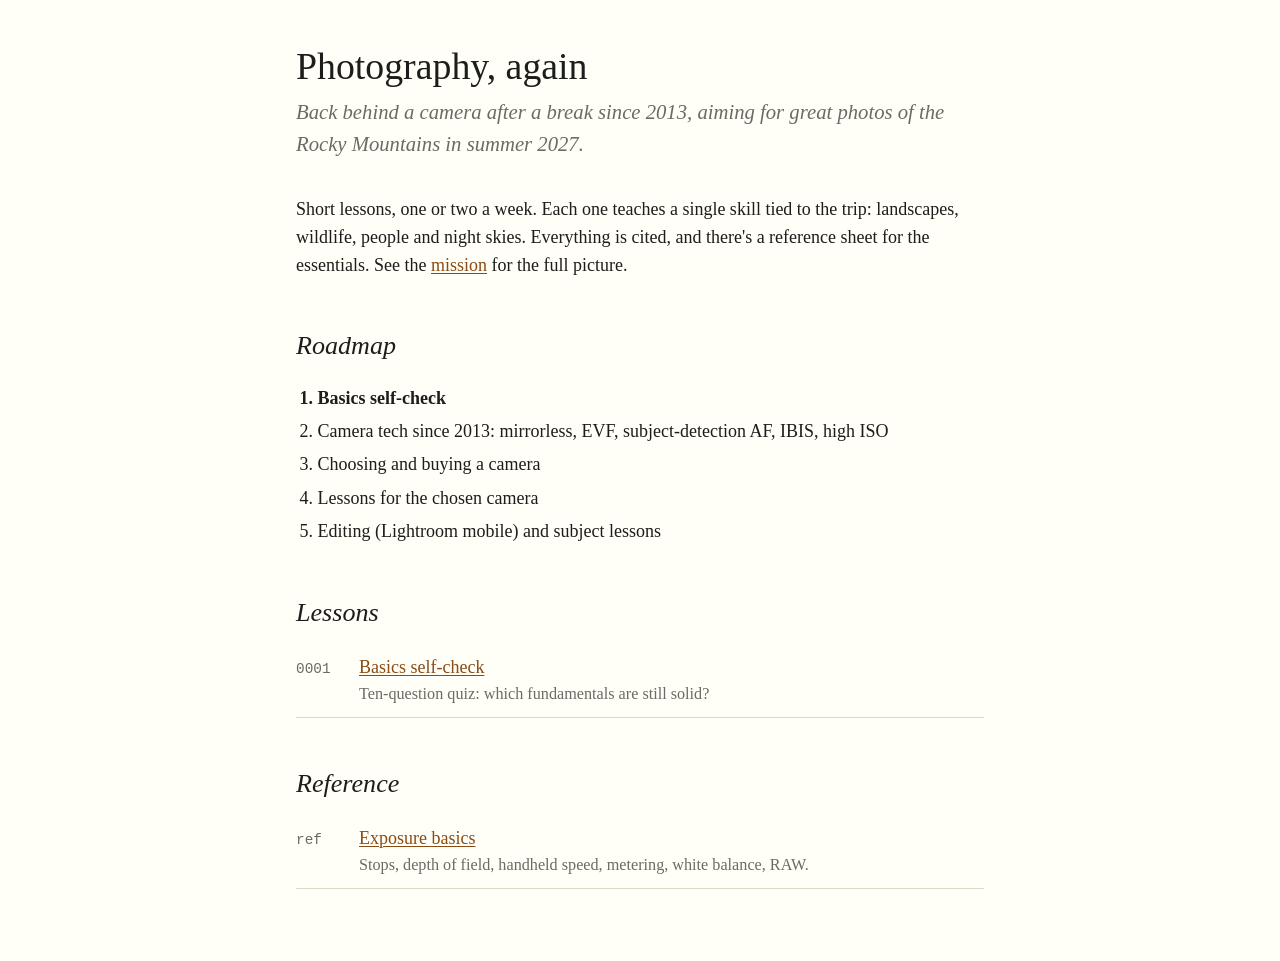
==== index.html @ 01425e30 "Set up teaching workspace and lesson 0001 (basics self-check) Adds the mission, notes, resources, fi" ====
<!doctype html>
<html lang="en">
<head>
<meta charset="utf-8">
<meta name="viewport" content="width=device-width, initial-scale=1">
<title>Photography course</title>
<link rel="stylesheet" href="assets/course.css">
</head>
<body>
<main>

<h1>Photography, again</h1>
<p class="subtitle">Back behind a camera after a break since 2013, aiming for great photos of the Rocky Mountains in summer 2027.</p>

<p>Short lessons, one or two a week. Each one teaches a single skill tied to the trip: landscapes, wildlife, people and night skies. Everything is cited, and there's a reference sheet for the essentials. See the <a href="MISSION.md">mission</a> for the full picture.</p>

<h2>Roadmap</h2>
<ol class="roadmap">
  <li class="now">Basics self-check</li>
  <li>Camera tech since 2013: mirrorless, EVF, subject-detection AF, IBIS, high ISO</li>
  <li>Choosing and buying a camera</li>
  <li>Lessons for the chosen camera</li>
  <li>Editing (Lightroom mobile) and subject lessons</li>
</ol>

<h2>Lessons</h2>
<ul class="toc">
  <li><span class="num">0001</span><span><a href="lessons/0001-basics-self-check.html">Basics self-check</a><span class="desc">Ten-question quiz: which fundamentals are still solid?</span></span></li>
</ul>

<h2>Reference</h2>
<ul class="toc">
  <li><span class="num">ref</span><span><a href="reference/exposure-basics.html">Exposure basics</a><span class="desc">Stops, depth of field, handheld speed, metering, white balance, RAW.</span></span></li>
</ul>

</main>
</body>
</html>
---- assets/course.css ----
/* Shared stylesheet for every page in the course. Tufte-inspired: one
   readable column, generous whitespace, quiet colour, prints cleanly. */

:root {
  --bg: #fffff8;
  --fg: #1d1d1b;
  --muted: #6b6a63;
  --rule: #ddd9c8;
  --accent: #8a4b14;     /* warm "golden hour" brown */
  --accent-soft: #f4ead9;
  --good: #2f6b3a;
  --good-soft: #e3efe2;
  --bad: #9b2c2c;
  --bad-soft: #f6e3e1;
  --card: #fbf9ef;
  --serif: "Iowan Old Style", "Palatino Linotype", Palatino, "Book Antiqua", Georgia, serif;
  --sans: -apple-system, BlinkMacSystemFont, "Segoe UI", Roboto, "Helvetica Neue", Arial, sans-serif;
  --mono: ui-monospace, SFMono-Regular, Menlo, Consolas, monospace;
}

@media (prefers-color-scheme: dark) {
  :root {
    --bg: #161614;
    --fg: #e8e6dc;
    --muted: #a19f94;
    --rule: #34332d;
    --accent: #e0a96d;
    --accent-soft: #2c2418;
    --good: #8cc79a;
    --good-soft: #1c2b1f;
    --bad: #e79a92;
    --bad-soft: #321c1a;
    --card: #1e1e1b;
  }
}

* { box-sizing: border-box; }

html { font-size: 18px; }
body {
  margin: 0;
  background: var(--bg);
  color: var(--fg);
  font-family: var(--serif);
  line-height: 1.55;
  -webkit-text-size-adjust: 100%;
}

main, .page {
  max-width: 40rem;
  margin: 0 auto;
  padding: 2.5rem 16px 4rem;
}

/* ---- Top bar --------------------------------------------------------- */
.crumbs {
  font-family: var(--sans);
  font-size: 0.75rem;
  letter-spacing: 0.04em;
  text-transform: uppercase;
  color: var(--muted);
  margin-bottom: 2rem;
}
.crumbs a { color: var(--muted); }

/* ---- Type ------------------------------------------------------------ */
h1 {
  font-weight: 400;
  font-size: 2.1rem;
  line-height: 1.15;
  margin: 0 0 0.4rem;
}
.subtitle {
  font-style: italic;
  color: var(--muted);
  font-size: 1.15rem;
  margin: 0 0 2rem;
}
h2 {
  font-weight: 400;
  font-style: italic;
  font-size: 1.45rem;
  margin: 2.6rem 0 0.6rem;
}
h3 {
  font-weight: 600;
  font-size: 1rem;
  margin: 1.6rem 0 0.4rem;
}
p, li { hyphens: auto; }
a { color: var(--accent); text-decoration-thickness: 1px; text-underline-offset: 2px; }
a:hover { text-decoration-thickness: 2px; }
code, kbd { font-family: var(--mono); font-size: 0.85em; }
hr { border: 0; border-top: 1px solid var(--rule); margin: 2.5rem 0; }

.meta {
  font-family: var(--sans);
  font-size: 0.8rem;
  color: var(--muted);
  display: flex;
  flex-wrap: wrap;
  gap: 0.4rem 1.2rem;
  margin-bottom: 2rem;
}

/* Citation markers: small superscript links to the Sources list. */
sup.cite { font-family: var(--sans); font-size: 0.65em; line-height: 0; }
sup.cite a { text-decoration: none; }

/* ---- Callouts -------------------------------------------------------- */
.callout {
  border-left: 3px solid var(--accent);
  background: var(--accent-soft);
  padding: 0.9rem 1.1rem;
  margin: 1.6rem 0;
  border-radius: 0 4px 4px 0;
}
.callout > :first-child { margin-top: 0; }
.callout > :last-child { margin-bottom: 0; }
.callout .label {
  display: block;
  font-family: var(--sans);
  font-size: 0.7rem;
  letter-spacing: 0.08em;
  text-transform: uppercase;
  color: var(--accent);
  margin-bottom: 0.3rem;
}

/* ---- Tables (reference sheets) -------------------------------------- */
table {
  border-collapse: collapse;
  width: 100%;
  margin: 1rem 0 1.5rem;
  font-size: 0.9rem;
}
th, td {
  text-align: left;
  vertical-align: top;
  padding: 0.4rem 0.6rem 0.4rem 0;
  border-bottom: 1px solid var(--rule);
}
th {
  font-family: var(--sans);
  font-weight: 600;
  font-size: 0.72rem;
  letter-spacing: 0.05em;
  text-transform: uppercase;
  color: var(--muted);
}
.table-wrap { overflow-x: auto; }

/* ---- Lists of lessons / docs (index) -------------------------------- */
.toc { list-style: none; padding: 0; margin: 0.6rem 0 0; }
.toc li {
  display: flex;
  gap: 0.9rem;
  align-items: baseline;
  padding: 0.55rem 0;
  border-bottom: 1px solid var(--rule);
}
.toc .num { font-family: var(--mono); font-size: 0.8rem; color: var(--muted); min-width: 2.6rem; }
.toc .desc { display: block; color: var(--muted); font-size: 0.9rem; }
.toc .planned { color: var(--muted); }

.roadmap { padding-left: 1.2rem; }
.roadmap li { margin: 0.3rem 0; }
.roadmap .now { font-weight: 600; }

/* ---- Sources --------------------------------------------------------- */
.sources { font-size: 0.85rem; color: var(--muted); padding-left: 1.4rem; }
.sources li { margin: 0.25rem 0; }
.sources li:target { background: var(--accent-soft); }

/* ---- Lesson footer nav ---------------------------------------------- */
.lesson-nav {
  display: flex;
  justify-content: space-between;
  gap: 1rem;
  font-family: var(--sans);
  font-size: 0.85rem;
  margin-top: 3rem;
  padding-top: 1rem;
  border-top: 1px solid var(--rule);
}

/* ---- Print ----------------------------------------------------------- */
@media print {
  html { font-size: 11pt; }
  body { background: #fff; color: #000; }
  main, .page { max-width: none; padding: 0; }
  a { color: #000; }
  .crumbs, .lesson-nav, .no-print { display: none !important; }
  .callout { background: none; border-left-color: #000; }
  h2, h3 { break-after: avoid; }
  table, .callout { break-inside: avoid; }
}
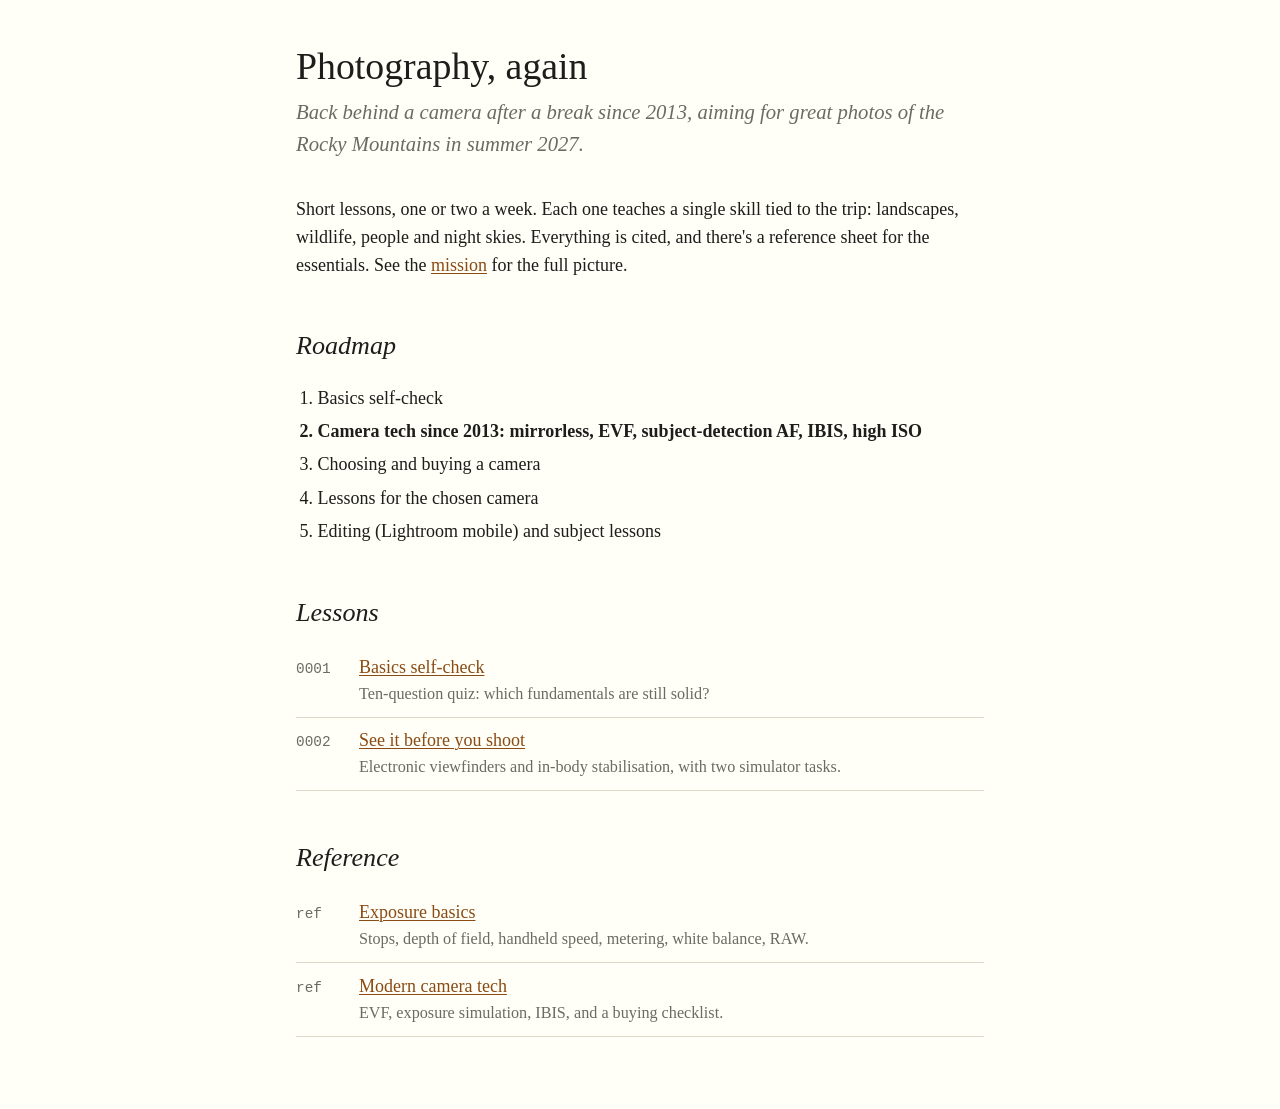
==== commit e9f00473: "Lesson 0002: see it before you shoot (EVF, exposure simulation, IBIS) Adds a reusable viewfinder sim" ====
--- a/index.html
+++ b/index.html
@@ -16,8 +16,8 @@
 
 <h2>Roadmap</h2>
 <ol class="roadmap">
-  <li class="now">Basics self-check</li>
-  <li>Camera tech since 2013: mirrorless, EVF, subject-detection AF, IBIS, high ISO</li>
+  <li>Basics self-check</li>
+  <li class="now">Camera tech since 2013: mirrorless, EVF, subject-detection AF, IBIS, high ISO</li>
   <li>Choosing and buying a camera</li>
   <li>Lessons for the chosen camera</li>
   <li>Editing (Lightroom mobile) and subject lessons</li>
@@ -26,11 +26,13 @@
 <h2>Lessons</h2>
 <ul class="toc">
   <li><span class="num">0001</span><span><a href="lessons/0001-basics-self-check.html">Basics self-check</a><span class="desc">Ten-question quiz: which fundamentals are still solid?</span></span></li>
+  <li><span class="num">0002</span><span><a href="lessons/0002-see-it-before-you-shoot.html">See it before you shoot</a><span class="desc">Electronic viewfinders and in-body stabilisation, with two simulator tasks.</span></span></li>
 </ul>
 
 <h2>Reference</h2>
 <ul class="toc">
   <li><span class="num">ref</span><span><a href="reference/exposure-basics.html">Exposure basics</a><span class="desc">Stops, depth of field, handheld speed, metering, white balance, RAW.</span></span></li>
+  <li><span class="num">ref</span><span><a href="reference/modern-camera-tech.html">Modern camera tech</a><span class="desc">EVF, exposure simulation, IBIS, and a buying checklist.</span></span></li>
 </ul>
 
 </main>
--- a/assets/course.css
+++ b/assets/course.css
@@ -18,8 +18,10 @@
   --mono: ui-monospace, SFMono-Regular, Menlo, Consolas, monospace;
 }
 
+/* Dark theme: follows the OS unless the viewer explicitly chose light;
+   an explicit dark choice (data-theme) also wins. */
 @media (prefers-color-scheme: dark) {
-  :root {
+  :root:not([data-theme="light"]) {
     --bg: #161614;
     --fg: #e8e6dc;
     --muted: #a19f94;
@@ -31,7 +33,22 @@
     --bad: #e79a92;
     --bad-soft: #321c1a;
     --card: #1e1e1b;
+    color-scheme: dark;
   }
+}
+:root[data-theme="dark"] {
+  --bg: #161614;
+  --fg: #e8e6dc;
+  --muted: #a19f94;
+  --rule: #34332d;
+  --accent: #e0a96d;
+  --accent-soft: #2c2418;
+  --good: #8cc79a;
+  --good-soft: #1c2b1f;
+  --bad: #e79a92;
+  --bad-soft: #321c1a;
+  --card: #1e1e1b;
+  color-scheme: dark;
 }
 
 * { box-sizing: border-box; }
@@ -49,7 +66,9 @@
 main, .page {
   max-width: 40rem;
   margin: 0 auto;
-  padding: 2.5rem 16px 4rem;
+  padding-block: 2.5rem 4rem;
+  padding-left: max(16px, env(safe-area-inset-left, 0px));
+  padding-right: max(16px, env(safe-area-inset-right, 0px));
 }
 
 /* ---- Top bar --------------------------------------------------------- */
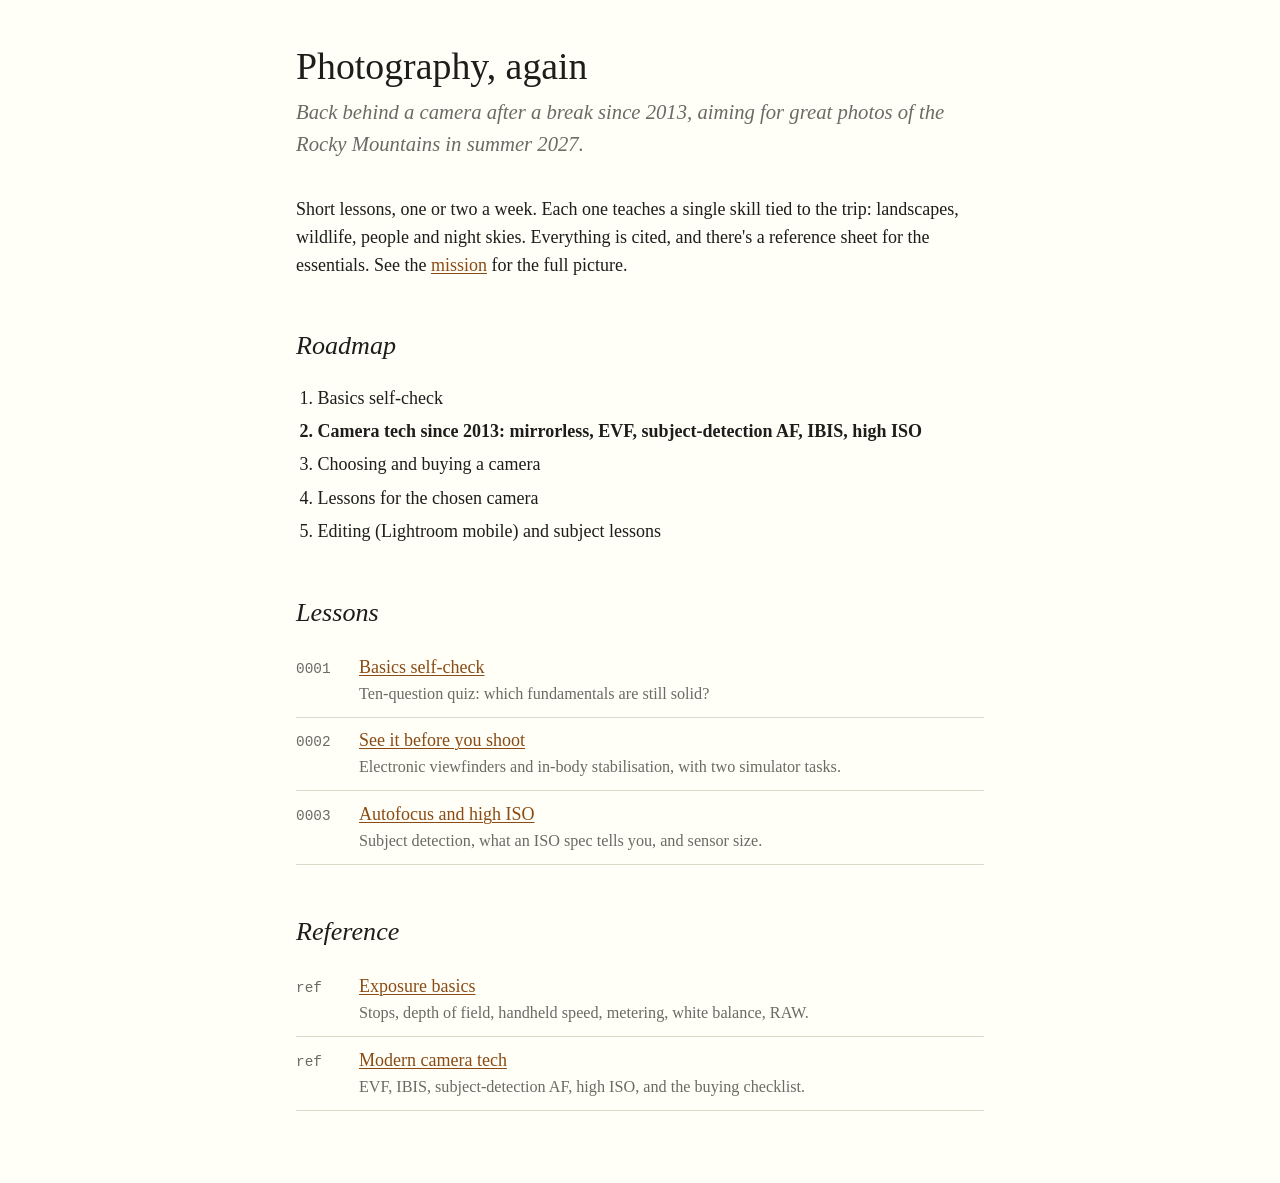
==== commit adb2b6ec: "Lesson 0003: autofocus and high ISO Subject detection, eye detection, Servo vs One-Shot, reading ISO" ====
--- a/index.html
+++ b/index.html
@@ -27,12 +27,13 @@
 <ul class="toc">
   <li><span class="num">0001</span><span><a href="lessons/0001-basics-self-check.html">Basics self-check</a><span class="desc">Ten-question quiz: which fundamentals are still solid?</span></span></li>
   <li><span class="num">0002</span><span><a href="lessons/0002-see-it-before-you-shoot.html">See it before you shoot</a><span class="desc">Electronic viewfinders and in-body stabilisation, with two simulator tasks.</span></span></li>
+  <li><span class="num">0003</span><span><a href="lessons/0003-autofocus-and-high-iso.html">Autofocus and high ISO</a><span class="desc">Subject detection, what an ISO spec tells you, and sensor size.</span></span></li>
 </ul>
 
 <h2>Reference</h2>
 <ul class="toc">
   <li><span class="num">ref</span><span><a href="reference/exposure-basics.html">Exposure basics</a><span class="desc">Stops, depth of field, handheld speed, metering, white balance, RAW.</span></span></li>
-  <li><span class="num">ref</span><span><a href="reference/modern-camera-tech.html">Modern camera tech</a><span class="desc">EVF, exposure simulation, IBIS, and a buying checklist.</span></span></li>
+  <li><span class="num">ref</span><span><a href="reference/modern-camera-tech.html">Modern camera tech</a><span class="desc">EVF, IBIS, subject-detection AF, high ISO, and the buying checklist.</span></span></li>
 </ul>
 
 </main>
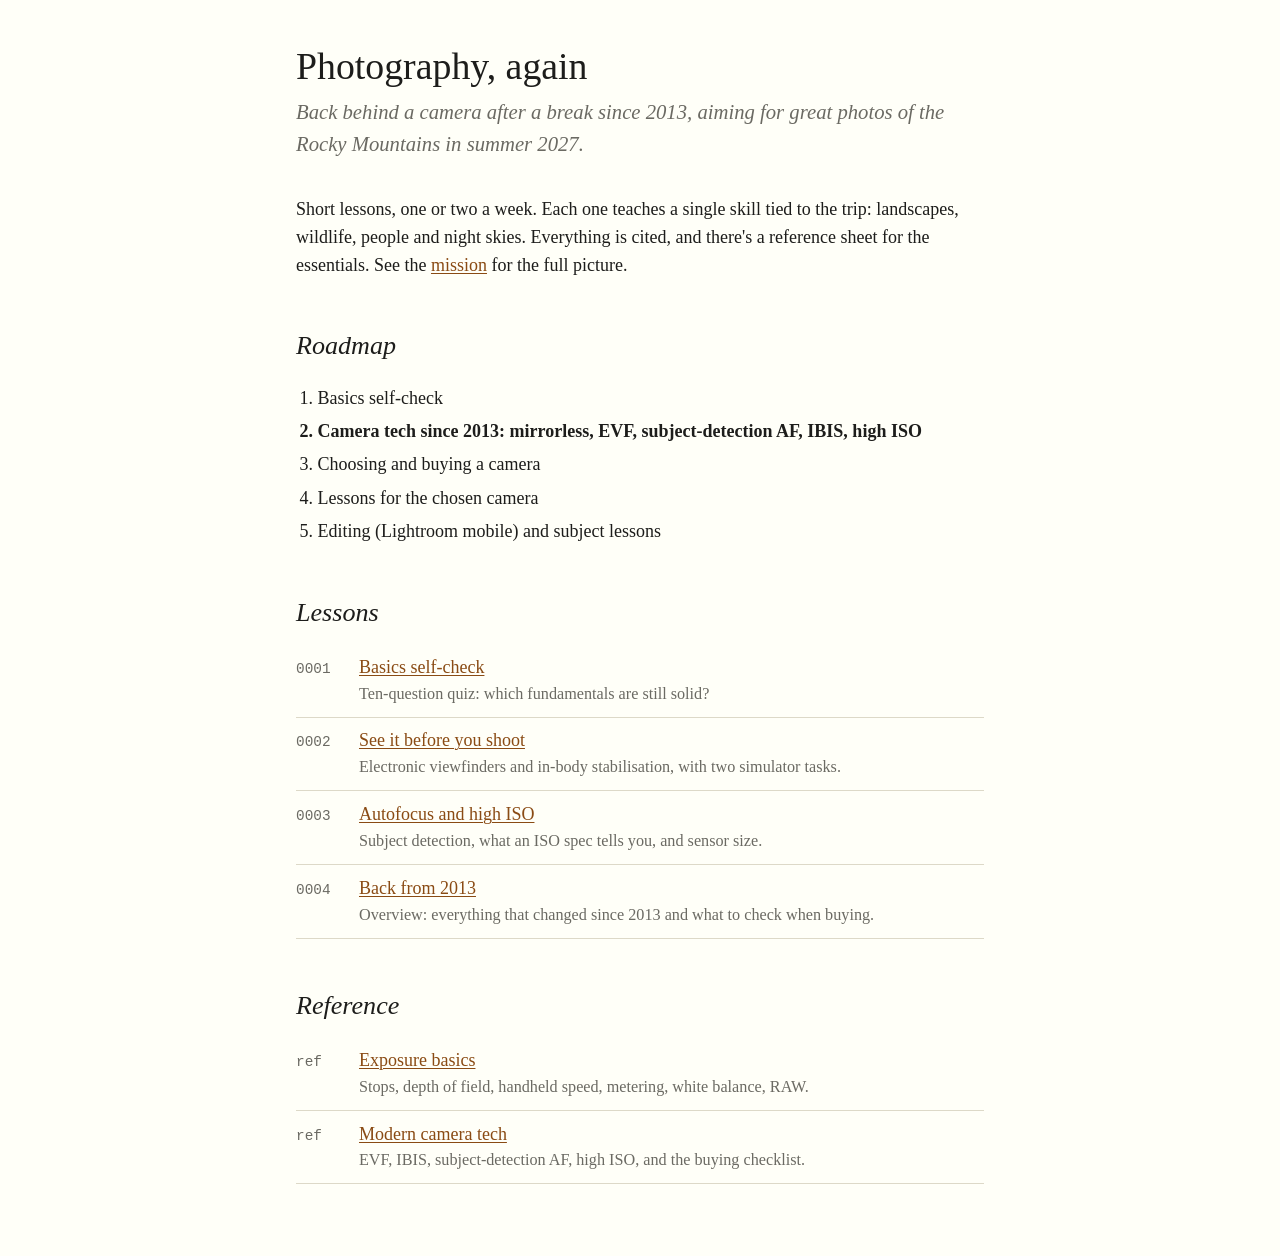
==== commit 5d564d9a: "Lesson 0004: back from 2013 (overview of changes and buying checklist) Co-Authored-By: Claude Opus 5" ====
--- a/index.html
+++ b/index.html
@@ -28,6 +28,7 @@
   <li><span class="num">0001</span><span><a href="lessons/0001-basics-self-check.html">Basics self-check</a><span class="desc">Ten-question quiz: which fundamentals are still solid?</span></span></li>
   <li><span class="num">0002</span><span><a href="lessons/0002-see-it-before-you-shoot.html">See it before you shoot</a><span class="desc">Electronic viewfinders and in-body stabilisation, with two simulator tasks.</span></span></li>
   <li><span class="num">0003</span><span><a href="lessons/0003-autofocus-and-high-iso.html">Autofocus and high ISO</a><span class="desc">Subject detection, what an ISO spec tells you, and sensor size.</span></span></li>
+  <li><span class="num">0004</span><span><a href="lessons/0004-back-from-2013.html">Back from 2013</a><span class="desc">Overview: everything that changed since 2013 and what to check when buying.</span></span></li>
 </ul>
 
 <h2>Reference</h2>
--- a/assets/course.css
+++ b/assets/course.css
@@ -214,3 +214,31 @@
   h2, h3 { break-after: avoid; }
   table, .callout { break-inside: avoid; }
 }
+
+/* ---- "Change" cards: what changed / what it means / what to check ---- */
+.change {
+  border-top: 1px solid var(--rule);
+  padding: 1rem 0 0.4rem;
+}
+.change h3 { margin-top: 0; }
+.change dl {
+  display: grid;
+  grid-template-columns: 6.5rem 1fr;
+  gap: 0.35rem 0.9rem;
+  margin: 0.4rem 0 0.6rem;
+}
+.change dt {
+  font-family: var(--sans);
+  font-size: 0.7rem;
+  letter-spacing: 0.06em;
+  text-transform: uppercase;
+  color: var(--muted);
+  padding-top: 0.25rem;
+}
+.change dd { margin: 0; min-width: 0; }
+.change dd.check { color: var(--accent); }
+@media (max-width: 30rem) {
+  .change dl { grid-template-columns: 1fr; gap: 0.1rem; }
+  .change dd { margin-bottom: 0.5rem; }
+}
+@media print { .change { break-inside: avoid; } }
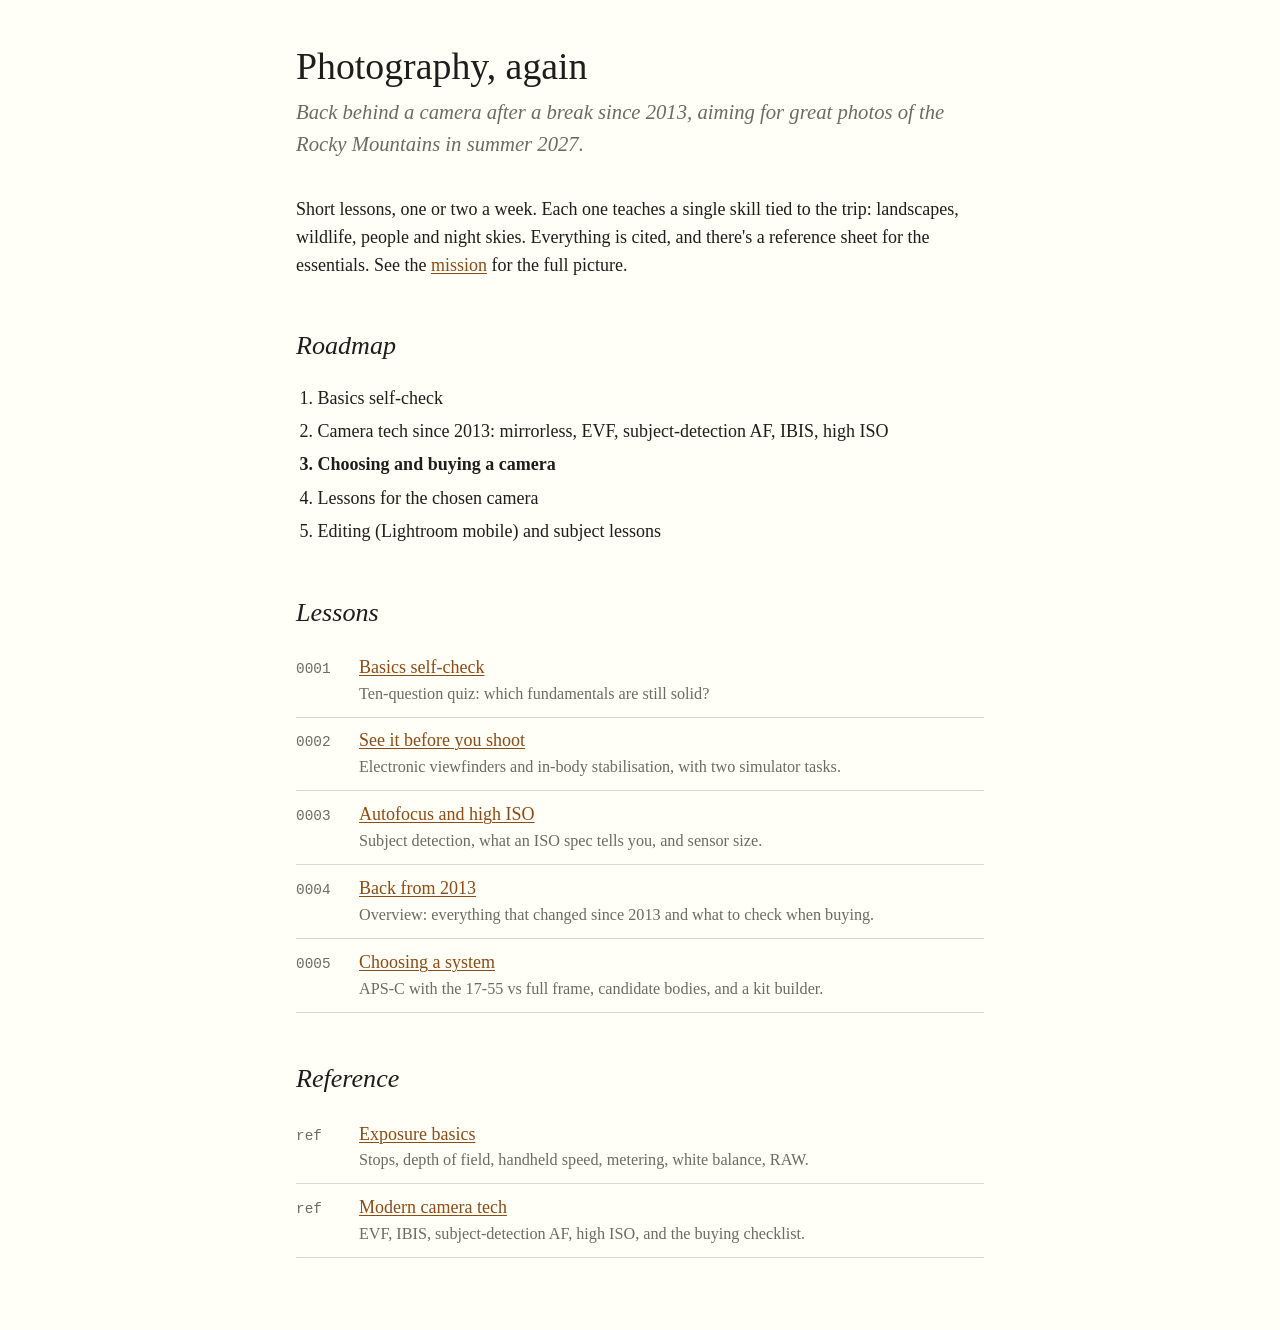
==== commit d1dcb78b: "Lesson 0005: choosing a system (APS-C vs full frame, kit builder) Adds a reusable kit-builder compon" ====
--- a/index.html
+++ b/index.html
@@ -17,8 +17,8 @@
 <h2>Roadmap</h2>
 <ol class="roadmap">
   <li>Basics self-check</li>
-  <li class="now">Camera tech since 2013: mirrorless, EVF, subject-detection AF, IBIS, high ISO</li>
-  <li>Choosing and buying a camera</li>
+  <li>Camera tech since 2013: mirrorless, EVF, subject-detection AF, IBIS, high ISO</li>
+  <li class="now">Choosing and buying a camera</li>
   <li>Lessons for the chosen camera</li>
   <li>Editing (Lightroom mobile) and subject lessons</li>
 </ol>
@@ -29,6 +29,7 @@
   <li><span class="num">0002</span><span><a href="lessons/0002-see-it-before-you-shoot.html">See it before you shoot</a><span class="desc">Electronic viewfinders and in-body stabilisation, with two simulator tasks.</span></span></li>
   <li><span class="num">0003</span><span><a href="lessons/0003-autofocus-and-high-iso.html">Autofocus and high ISO</a><span class="desc">Subject detection, what an ISO spec tells you, and sensor size.</span></span></li>
   <li><span class="num">0004</span><span><a href="lessons/0004-back-from-2013.html">Back from 2013</a><span class="desc">Overview: everything that changed since 2013 and what to check when buying.</span></span></li>
+  <li><span class="num">0005</span><span><a href="lessons/0005-choosing-a-system.html">Choosing a system</a><span class="desc">APS-C with the 17-55 vs full frame, candidate bodies, and a kit builder.</span></span></li>
 </ul>
 
 <h2>Reference</h2>
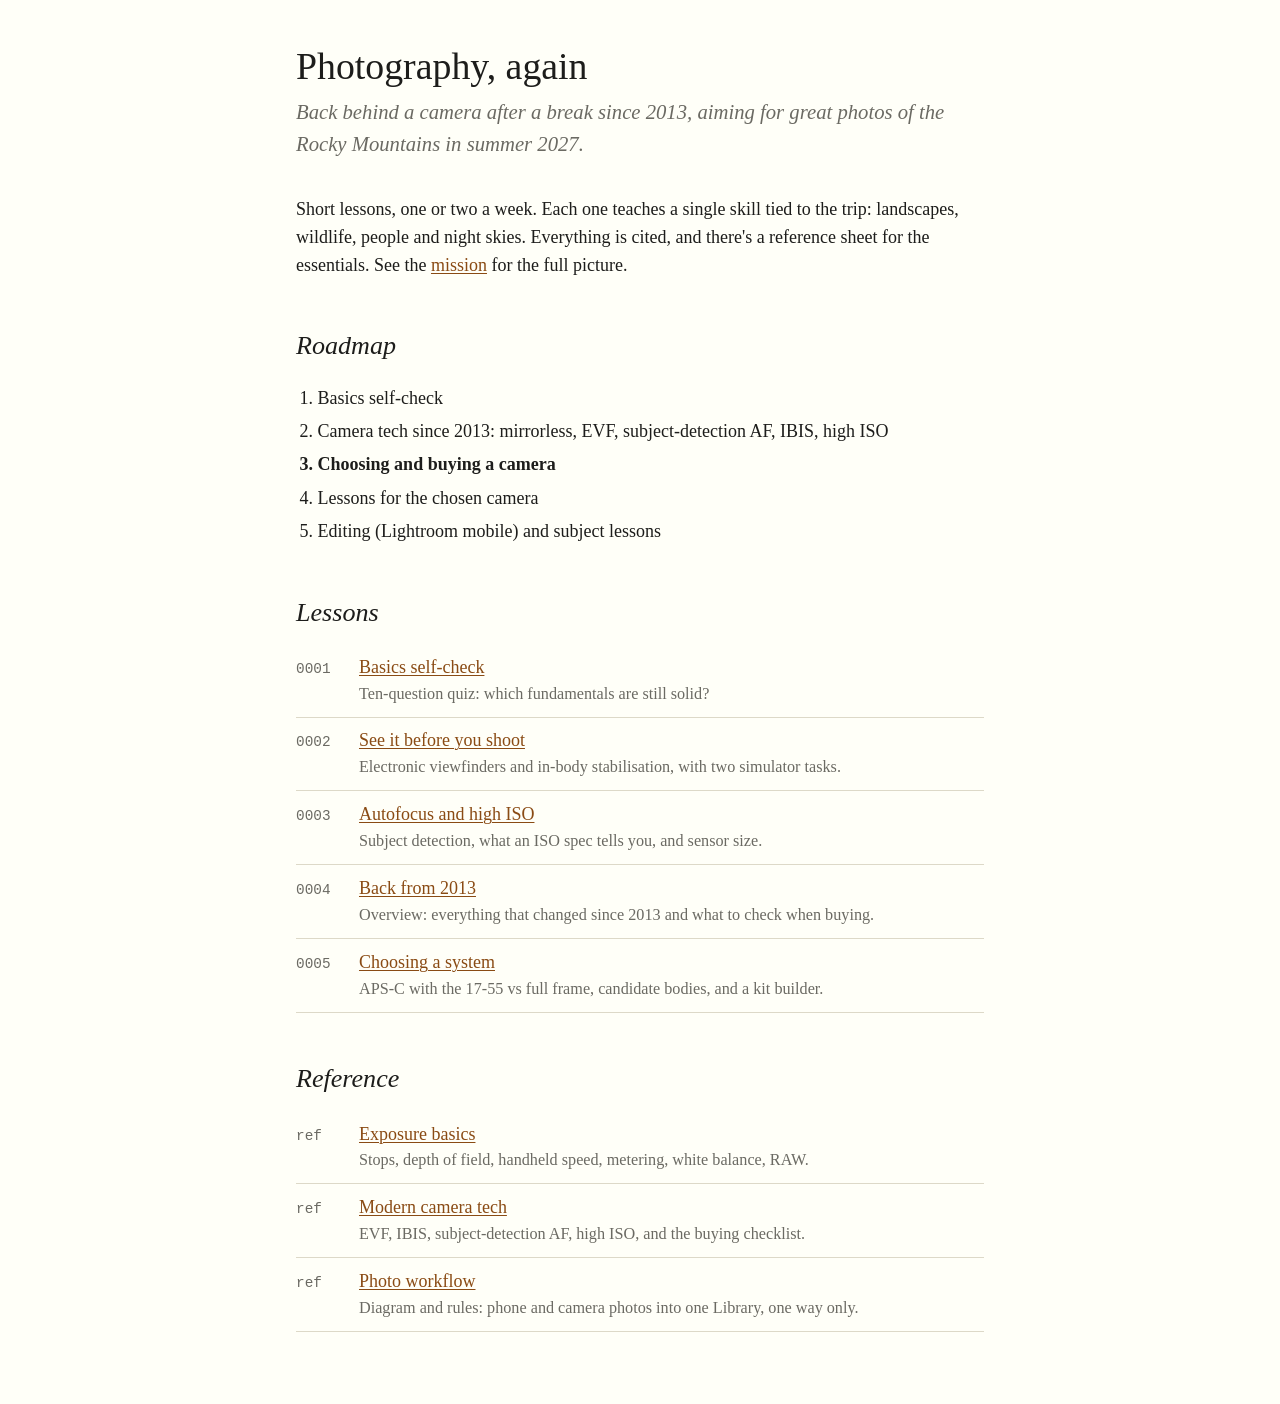
==== commit 9a115888: "Add photo workflow reference sheet with diagram Co-Authored-By: Claude Opus 5.5 <noreply@anthropic.c" ====
--- a/index.html
+++ b/index.html
@@ -36,6 +36,7 @@
 <ul class="toc">
   <li><span class="num">ref</span><span><a href="reference/exposure-basics.html">Exposure basics</a><span class="desc">Stops, depth of field, handheld speed, metering, white balance, RAW.</span></span></li>
   <li><span class="num">ref</span><span><a href="reference/modern-camera-tech.html">Modern camera tech</a><span class="desc">EVF, IBIS, subject-detection AF, high ISO, and the buying checklist.</span></span></li>
+  <li><span class="num">ref</span><span><a href="reference/photo-workflow.html">Photo workflow</a><span class="desc">Diagram and rules: phone and camera photos into one Library, one way only.</span></span></li>
 </ul>
 
 </main>
